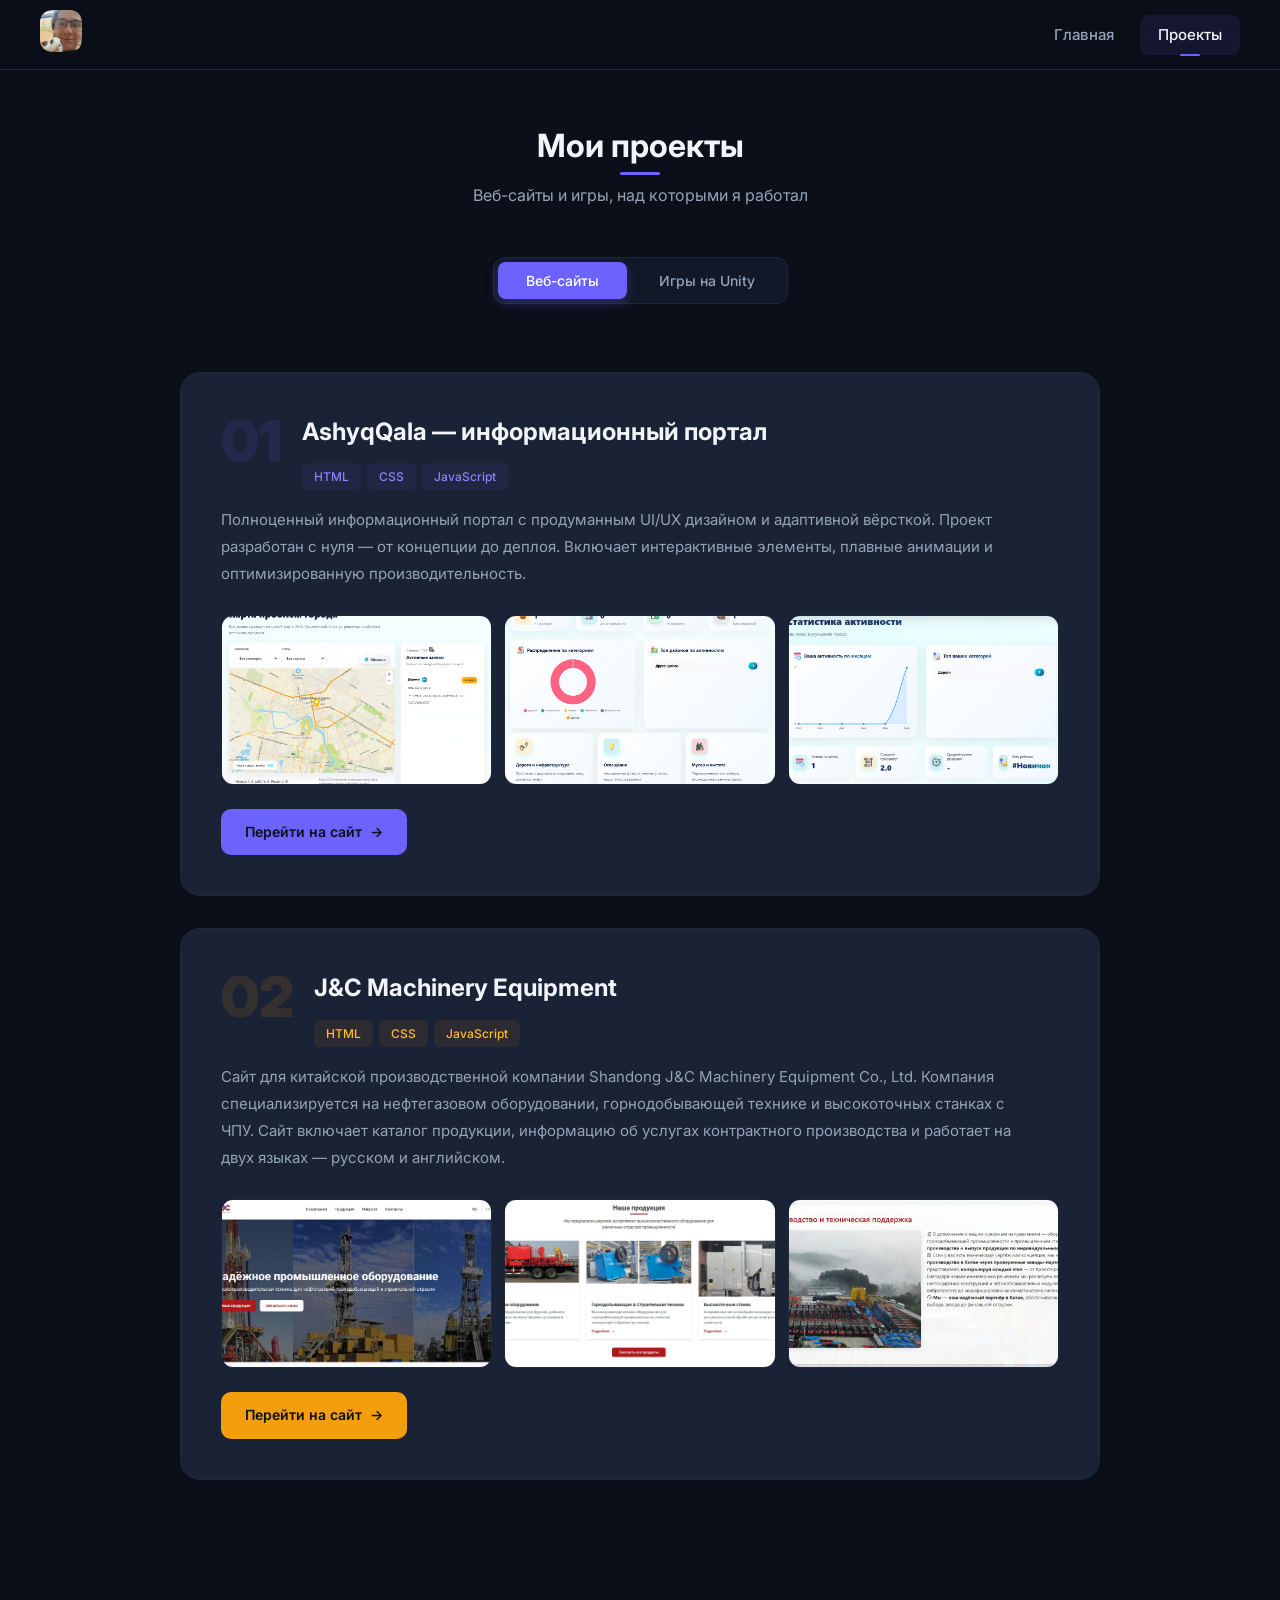
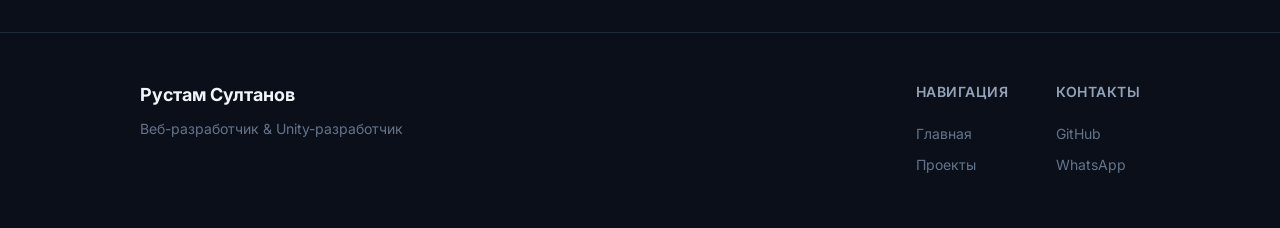
==== projects.html @ 5824b1ad "Initial commit" ====
<!DOCTYPE html>
<html lang="ru">
<head>
	<meta charset="UTF-8">
	<meta name="viewport" content="width=device-width, initial-scale=1.0">
	<title>Проекты — Рустам Султанов</title>
	<link rel="stylesheet" href="static/styles.css">
</head>
<body>

<header>
	<a href="index.html"><img src="static/images/logo.jpeg" alt="Логотип" class="logo"></a>
	<nav class="navigation">
		<a href="index.html">Главная</a>
		<a href="projects.html" class="active">Проекты</a>
	</nav>
</header>

<section class="projects-hero">
	<h2 class="section-title" style="display:block; text-align:center;">Мои проекты</h2>
	<style>.projects-hero .section-title::after { left: 50%; transform: translateX(-50%); }</style>
	<p class="section-subtitle" style="text-align:center;">Веб-сайты и игры, над которыми я работал</p>

	<div class="tabs">
		<button class="tab-btn active" data-tab="websites">Веб-сайты</button>
		<button class="tab-btn" data-tab="games">Игры на Unity</button>
	</div>
</section>

<section style="padding-top: 0;">

	<!-- Web Projects Tab -->
	<div class="tab-content active" id="tab-websites">

		<!-- Project 1 -->
		<div class="project-showcase fade-up">
			<div class="project-showcase-header">
				<div class="project-number">01</div>
				<div>
					<h3>AshyqQala — информационный портал</h3>
					<div class="project-tags">
						<span class="project-tag">HTML</span>
						<span class="project-tag">CSS</span>
						<span class="project-tag">JavaScript</span>
					</div>
				</div>
			</div>
			<p class="project-showcase-desc">Полноценный информационный портал с продуманным UI/UX дизайном и адаптивной вёрсткой. Проект разработан с нуля — от концепции до деплоя. Включает интерактивные элементы, плавные анимации и оптимизированную производительность.</p>
			<div class="project-gallery">
				<div class="gallery-item"><img src="static/images/projects/ashyqqala-1.jpeg" alt="AshyqQala скриншот 1"></div>
				<div class="gallery-item"><img src="static/images/projects/ashyqqala-2.jpeg" alt="AshyqQala скриншот 2"></div>
				<div class="gallery-item"><img src="static/images/projects/ashyqqala-3.jpeg" alt="AshyqQala скриншот 3"></div>
			</div>
			<a href="https://ashyqqala.onrender.com/" target="_blank" class="project-link">Перейти на сайт</a>
		</div>

		<!-- Project 2 -->
		<div class="project-showcase project-jc fade-up">
			<div class="project-showcase-header">
				<div class="project-number">02</div>
				<div>
					<h3>J&C Machinery Equipment</h3>
					<div class="project-tags">
						<span class="project-tag">HTML</span>
						<span class="project-tag">CSS</span>
						<span class="project-tag">JavaScript</span>
					</div>
				</div>
			</div>
			<p class="project-showcase-desc">Сайт для китайской производственной компании Shandong J&C Machinery Equipment Co., Ltd. Компания специализируется на нефтегазовом оборудовании, горнодобывающей технике и высокоточных станках с ЧПУ. Сайт включает каталог продукции, информацию об услугах контрактного производства и работает на двух языках — русском и английском.</p>
			<div class="project-gallery">
				<div class="gallery-item"><img src="static/images/projects/jc-1.jpeg" alt="JC скриншот 1"></div>
				<div class="gallery-item"><img src="static/images/projects/jc-2.jpeg" alt="JC скриншот 2"></div>
				<div class="gallery-item"><img src="static/images/projects/jc-3.jpeg" alt="JC скриншот 3"></div>
			</div>
			<a href="https://shandongjcmachinery.com" target="_blank" class="project-link">Перейти на сайт</a>
		</div>

	</div>

	<!-- Unity Games Tab -->
	<div class="tab-content" id="tab-games">

		<div class="project-showcase fade-up">
			<div class="project-showcase-header">
				<div class="project-number">01</div>
				<div>
					<h3>Мой первый проект на Unity</h3>
					<div class="project-tags">
						<span class="project-tag">Unity</span>
						<span class="project-tag">C#</span>
						<span class="project-tag">Game Dev</span>
					</div>
				</div>
			</div>
			<p class="project-showcase-desc">Игра, разработанная на движке Unity с использованием C#. Проект помог освоить основы игровой разработки: физику, управление персонажем и работу с игровыми сценами.</p>
			<div class="project-gallery">
				<div class="gallery-item"><img src="static/images/projects/unity-1.jpeg" alt="Unity игра скриншот 1"></div>
				<div class="gallery-item"><img src="static/images/projects/unity-2.jpeg" alt="Unity игра скриншот 2"></div>
				<div class="gallery-item"><img src="static/images/projects/unity-3.jpeg" alt="Unity игра скриншот 3"></div>
			</div>
		</div>

	</div>

</section>

<footer>
	<div class="footer-content">
		<div class="footer-left">
			<h3>Рустам Султанов</h3>
			<p>Веб-разработчик & Unity-разработчик</p>
		</div>
		<div class="footer-links">
			<div class="footer-col">
				<h4>Навигация</h4>
				<a href="index.html">Главная</a>
				<a href="projects.html">Проекты</a>
			</div>
			<div class="footer-col">
				<h4>Контакты</h4>
				<a href="https://github.com/Hec1n" target="_blank">GitHub</a>
				<a href="https://whatsapp.com" target="_blank">WhatsApp</a>
			</div>
		</div>
	</div>
</footer>

<script>
// Tab switching
document.querySelectorAll('.tab-btn').forEach(btn => {
	btn.addEventListener('click', () => {
		document.querySelectorAll('.tab-btn').forEach(b => b.classList.remove('active'));
		document.querySelectorAll('.tab-content').forEach(c => c.classList.remove('active'));

		btn.classList.add('active');
		document.getElementById('tab-' + btn.dataset.tab).classList.add('active');

		document.querySelectorAll('#tab-' + btn.dataset.tab + ' .fade-up').forEach(el => {
			el.classList.remove('visible');
			setTimeout(() => el.classList.add('visible'), 50);
		});
	});
});

// Scroll animations
const observer = new IntersectionObserver((entries) => {
	entries.forEach(entry => {
		if (entry.isIntersecting) {
			entry.target.classList.add('visible');
		}
	});
}, { threshold: 0.1 });

document.querySelectorAll('.fade-up').forEach(el => observer.observe(el));
</script>

</body>
</html>
---- static/styles.css ----
@import url('https://fonts.googleapis.com/css2?family=Inter:wght@300;400;500;600;700;800;900&display=swap');

*, *::before, *::after {
    margin: 0;
    padding: 0;
    box-sizing: border-box;
}

:root {
    --bg-primary: #0b0f19;
    --bg-secondary: #111827;
    --bg-card: #1a2235;
    --bg-card-hover: #1f2a40;
    --accent: #6c63ff;
    --accent-light: #8b83ff;
    --accent-glow: rgba(108, 99, 255, 0.3);
    --text-primary: #f1f5f9;
    --text-secondary: #94a3b8;
    --text-muted: #64748b;
    --border: #1e293b;
    --gradient-1: linear-gradient(135deg, #6c63ff, #4f46e5);
    --gradient-2: linear-gradient(135deg, #06b6d4, #3b82f6);
    --gradient-3: linear-gradient(135deg, #f59e0b, #ef4444);
}

html {
    scroll-behavior: smooth;
}

body {
    font-family: 'Inter', sans-serif;
    background-color: var(--bg-primary);
    color: var(--text-primary);
    line-height: 1.6;
    overflow-x: hidden;
}

/* ===== HEADER / NAV ===== */
header {
    position: fixed;
    top: 0;
    left: 0;
    right: 0;
    z-index: 1000;
    background: rgba(11, 15, 25, 0.85);
    backdrop-filter: blur(20px);
    border-bottom: 1px solid var(--border);
    padding: 0 40px;
    height: 70px;
    display: flex;
    align-items: center;
    justify-content: space-between;
}

.logo {
    width: 42px;
    height: 42px;
    border-radius: 12px;
    object-fit: cover;
    transition: transform 0.3s ease;
}

.logo:hover {
    transform: scale(1.1);
}

.navigation {
    display: flex;
    gap: 8px;
}

.navigation a {
    text-decoration: none;
    color: var(--text-secondary);
    font-size: 15px;
    font-weight: 500;
    padding: 8px 18px;
    border-radius: 8px;
    transition: all 0.3s ease;
    position: relative;
}

.navigation a:hover,
.navigation a.active {
    color: var(--text-primary);
    background: rgba(108, 99, 255, 0.1);
}

.navigation a.active::after {
    content: '';
    position: absolute;
    bottom: -1px;
    left: 50%;
    transform: translateX(-50%);
    width: 20px;
    height: 2px;
    background: var(--accent);
    border-radius: 2px;
}

/* ===== HERO SECTION ===== */
.hero {
    min-height: 100vh;
    display: flex;
    align-items: center;
    justify-content: center;
    padding: 100px 40px 60px;
    position: relative;
    overflow: hidden;
}

.hero::before {
    content: '';
    position: absolute;
    top: -50%;
    left: -50%;
    width: 200%;
    height: 200%;
    background: radial-gradient(circle at 30% 50%, rgba(108, 99, 255, 0.08) 0%, transparent 50%),
                radial-gradient(circle at 70% 50%, rgba(6, 182, 212, 0.05) 0%, transparent 50%);
    animation: heroGlow 15s ease-in-out infinite alternate;
}

@keyframes heroGlow {
    0% { transform: translate(0, 0); }
    100% { transform: translate(-5%, 5%); }
}

.hero-content {
    position: relative;
    z-index: 1;
    max-width: 900px;
    width: 100%;
    display: flex;
    align-items: center;
    gap: 60px;
}

.hero-photo {
    flex-shrink: 0;
}

.hero-photo img {
    width: 220px;
    height: 220px;
    border-radius: 24px;
    object-fit: cover;
    border: 3px solid var(--border);
    box-shadow: 0 20px 60px rgba(0, 0, 0, 0.4);
    transition: transform 0.4s ease, box-shadow 0.4s ease;
}

.hero-photo img:hover {
    transform: translateY(-5px);
    box-shadow: 0 25px 70px rgba(108, 99, 255, 0.2);
}

.hero-text h1 {
    font-size: 48px;
    font-weight: 800;
    line-height: 1.1;
    margin-bottom: 8px;
    background: linear-gradient(135deg, #f1f5f9, #94a3b8);
    -webkit-background-clip: text;
    -webkit-text-fill-color: transparent;
    background-clip: text;
}

.hero-text .subtitle {
    font-size: 20px;
    font-weight: 500;
    color: var(--accent-light);
    margin-bottom: 20px;
}

.hero-text p {
    font-size: 16px;
    color: var(--text-secondary);
    max-width: 500px;
    line-height: 1.7;
}

.hero-tags {
    display: flex;
    flex-wrap: wrap;
    gap: 8px;
    margin-top: 24px;
}

.tag {
    padding: 6px 14px;
    background: rgba(108, 99, 255, 0.1);
    border: 1px solid rgba(108, 99, 255, 0.2);
    border-radius: 20px;
    font-size: 13px;
    color: var(--accent-light);
    font-weight: 500;
    transition: all 0.3s ease;
}

.tag:hover {
    background: rgba(108, 99, 255, 0.2);
    transform: translateY(-2px);
}

/* ===== SECTIONS ===== */
section {
    padding: 80px 40px;
    max-width: 1000px;
    margin: 0 auto;
}

.section-title {
    font-size: 32px;
    font-weight: 700;
    margin-bottom: 12px;
    position: relative;
    display: inline-block;
}

.section-title::after {
    content: '';
    position: absolute;
    bottom: -4px;
    left: 0;
    width: 40px;
    height: 3px;
    background: var(--accent);
    border-radius: 2px;
}

.section-subtitle {
    color: var(--text-secondary);
    font-size: 16px;
    margin-bottom: 48px;
}

/* ===== ABOUT CARDS ===== */
.about-grid {
    display: grid;
    grid-template-columns: 1fr 1fr;
    gap: 24px;
}

.about-card {
    background: var(--bg-card);
    border: 1px solid var(--border);
    border-radius: 16px;
    padding: 32px;
    transition: all 0.4s ease;
    position: relative;
    overflow: hidden;
}

.about-card::before {
    content: '';
    position: absolute;
    top: 0;
    left: 0;
    right: 0;
    height: 3px;
    background: var(--gradient-1);
    opacity: 0;
    transition: opacity 0.4s ease;
}

.about-card:hover {
    background: var(--bg-card-hover);
    transform: translateY(-4px);
    box-shadow: 0 20px 40px rgba(0, 0, 0, 0.3);
}

.about-card:hover::before {
    opacity: 1;
}

.about-card .icon {
    font-size: 28px;
    margin-bottom: 16px;
    display: block;
}

.about-card h3 {
    font-size: 18px;
    font-weight: 600;
    margin-bottom: 12px;
    color: var(--text-primary);
}

.about-card p {
    font-size: 14px;
    color: var(--text-secondary);
    line-height: 1.7;
}

.about-card.full-width {
    grid-column: 1 / -1;
}

/* ===== SKILLS ===== */
.skills-grid {
    display: flex;
    flex-wrap: wrap;
    gap: 12px;
    margin-top: 32px;
}

.skill-item {
    display: flex;
    align-items: center;
    gap: 10px;
    padding: 12px 20px;
    background: var(--bg-card);
    border: 1px solid var(--border);
    border-radius: 12px;
    font-size: 14px;
    font-weight: 500;
    color: var(--text-primary);
    transition: all 0.3s ease;
}

.skill-item:hover {
    border-color: var(--accent);
    background: rgba(108, 99, 255, 0.05);
    transform: translateY(-2px);
}

.skill-icon {
    font-size: 20px;
}

/* ===== PROJECTS PAGE ===== */
.projects-hero {
    padding-top: 120px;
    padding-bottom: 20px;
    text-align: center;
}

.tabs {
    display: flex;
    justify-content: center;
    gap: 4px;
    margin-bottom: 48px;
    background: var(--bg-secondary);
    padding: 4px;
    border-radius: 12px;
    width: fit-content;
    margin-left: auto;
    margin-right: auto;
    border: 1px solid var(--border);
}

.tab-btn {
    padding: 10px 28px;
    border: none;
    background: transparent;
    color: var(--text-secondary);
    font-family: 'Inter', sans-serif;
    font-size: 14px;
    font-weight: 500;
    border-radius: 8px;
    cursor: pointer;
    transition: all 0.3s ease;
}

.tab-btn:hover {
    color: var(--text-primary);
}

.tab-btn.active {
    background: var(--accent);
    color: white;
    box-shadow: 0 4px 12px var(--accent-glow);
}

.tab-content {
    display: none;
}

.tab-content.active {
    display: block;
    animation: fadeIn 0.4s ease;
}

@keyframes fadeIn {
    from { opacity: 0; transform: translateY(10px); }
    to { opacity: 1; transform: translateY(0); }
}

/* ===== PROJECT SHOWCASE (full-width cards with gallery) ===== */
.project-showcase {
    background: var(--bg-card);
    border: 1px solid var(--border);
    border-radius: 20px;
    padding: 40px;
    margin-bottom: 32px;
    transition: all 0.4s ease;
    position: relative;
    overflow: hidden;
}

.project-showcase::before {
    content: '';
    position: absolute;
    top: 0;
    left: 0;
    right: 0;
    height: 3px;
    background: var(--gradient-1);
    opacity: 0;
    transition: opacity 0.4s ease;
}

.project-showcase:nth-child(2)::before { background: var(--gradient-2); }
.project-showcase:nth-child(3)::before { background: var(--gradient-3); }

.project-showcase:hover {
    background: var(--bg-card-hover);
    box-shadow: 0 20px 60px rgba(0, 0, 0, 0.3);
}

.project-showcase:hover::before {
    opacity: 1;
}

.project-showcase-header {
    display: flex;
    align-items: flex-start;
    gap: 20px;
    margin-bottom: 16px;
}

.project-number {
    font-size: 56px;
    font-weight: 900;
    color: rgba(108, 99, 255, 0.12);
    line-height: 1;
    flex-shrink: 0;
}

.project-showcase-header h3 {
    font-size: 24px;
    font-weight: 700;
    margin-bottom: 12px;
}

.project-tags {
    display: flex;
    flex-wrap: wrap;
    gap: 6px;
}

.project-tag {
    padding: 4px 12px;
    background: rgba(108, 99, 255, 0.08);
    border-radius: 6px;
    font-size: 12px;
    color: var(--accent-light);
    font-weight: 500;
}

.project-showcase-desc {
    font-size: 15px;
    color: var(--text-secondary);
    line-height: 1.8;
    margin-bottom: 28px;
    max-width: 800px;
}

/* Gallery */
.project-gallery {
    display: grid;
    grid-template-columns: repeat(auto-fit, minmax(200px, 1fr));
    gap: 12px;
    margin-bottom: 24px;
}

.gallery-item {
    border-radius: 12px;
    overflow: hidden;
    border: 1px solid var(--border);
    background: var(--bg-secondary);
    aspect-ratio: 16 / 10;
    transition: all 0.3s ease;
}

.gallery-item img {
    width: 100%;
    height: 100%;
    object-fit: cover;
    display: block;
    transition: transform 0.4s ease;
}

.gallery-item:hover {
    border-color: var(--accent);
    box-shadow: 0 8px 24px rgba(0, 0, 0, 0.3);
}

.gallery-item:hover img {
    transform: scale(1.05);
}

.project-link {
    display: inline-flex;
    align-items: center;
    gap: 8px;
    text-decoration: none;
    color: var(--bg-primary);
    background: var(--accent);
    font-size: 14px;
    font-weight: 600;
    padding: 12px 24px;
    border-radius: 10px;
    transition: all 0.3s ease;
}

.project-link:hover {
    background: var(--accent-light);
    transform: translateY(-2px);
    box-shadow: 0 8px 20px var(--accent-glow);
}

.project-link::after {
    content: '\2192';
    transition: transform 0.3s ease;
}

.project-link:hover::after {
    transform: translateX(4px);
}

/* J&C orange hover */
.project-jc::before {
    background: linear-gradient(135deg, #f59e0b, #f97316) !important;
}

.project-jc:hover {
    box-shadow: 0 20px 60px rgba(245, 158, 11, 0.15);
}

.project-jc:hover .gallery-item {
    border-color: #f59e0b;
}

.project-jc .project-number {
    color: rgba(245, 158, 11, 0.12);
}

.project-jc .project-tag {
    background: rgba(245, 158, 11, 0.08);
    color: #fbbf24;
}

.project-jc .project-link {
    background: #f59e0b;
}

.project-jc .project-link:hover {
    background: #f97316;
    box-shadow: 0 8px 20px rgba(245, 158, 11, 0.3);
}

/* ===== FOOTER ===== */
footer {
    border-top: 1px solid var(--border);
    padding: 48px 40px;
    margin-top: 40px;
}

.footer-content {
    max-width: 1000px;
    margin: 0 auto;
    display: flex;
    justify-content: space-between;
    align-items: flex-start;
}

.footer-left h3 {
    font-size: 18px;
    font-weight: 700;
    margin-bottom: 8px;
}

.footer-left p {
    color: var(--text-muted);
    font-size: 14px;
}

.footer-links {
    display: flex;
    gap: 48px;
}

.footer-col h4 {
    font-size: 14px;
    font-weight: 600;
    color: var(--text-secondary);
    margin-bottom: 16px;
    text-transform: uppercase;
    letter-spacing: 0.5px;
}

.footer-col a {
    display: block;
    text-decoration: none;
    color: var(--text-muted);
    font-size: 14px;
    padding: 4px 0;
    transition: color 0.3s ease;
}

.footer-col a:hover {
    color: var(--accent-light);
}

/* ===== SCROLL ANIMATIONS ===== */
.fade-up {
    opacity: 0;
    transform: translateY(30px);
    transition: all 0.6s ease;
}

.fade-up.visible {
    opacity: 1;
    transform: translateY(0);
}

/* ===== RESPONSIVE ===== */
@media (max-width: 768px) {
    header {
        padding: 0 20px;
    }

    .navigation {
        gap: 4px;
    }

    .navigation a {
        font-size: 14px;
        padding: 8px 12px;
    }

    .hero {
        padding: 100px 20px 40px;
    }

    .hero-content {
        flex-direction: column;
        text-align: center;
        gap: 32px;
    }

    .hero-text h1 {
        font-size: 32px;
    }

    .hero-text p {
        max-width: 100%;
    }

    .hero-tags {
        justify-content: center;
    }

    section {
        padding: 60px 20px;
    }

    .about-grid {
        grid-template-columns: 1fr;
    }

    .project-gallery {
        grid-template-columns: 1fr 1fr;
    }

    .project-showcase {
        padding: 24px;
    }

    .project-number {
        font-size: 40px;
    }

    .footer-content {
        flex-direction: column;
        gap: 32px;
    }
}
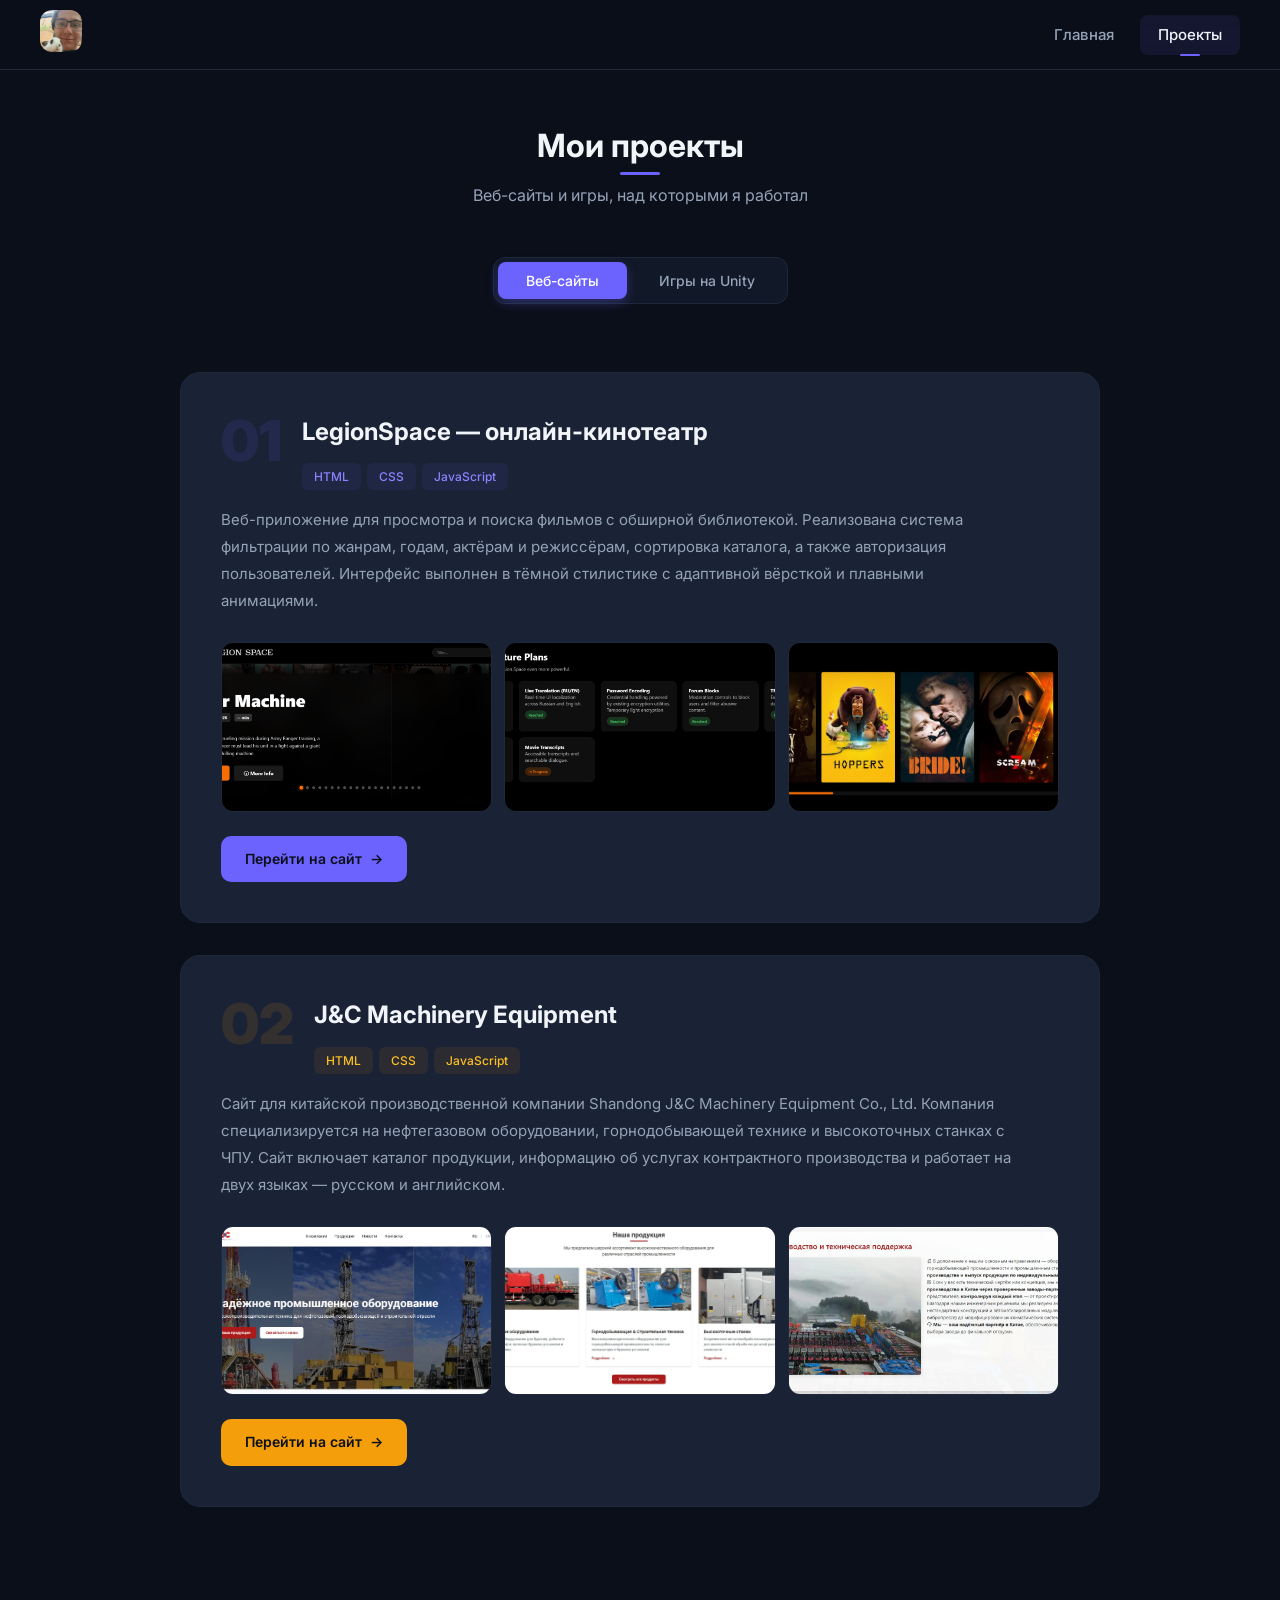
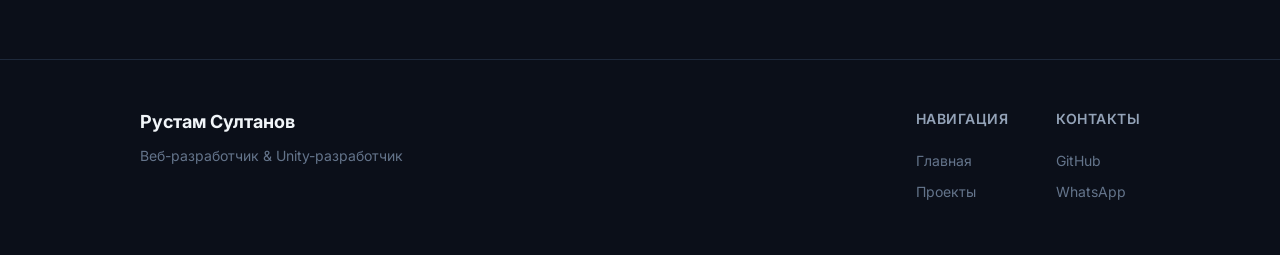
==== commit c57ce928: "git commit -first" ====
--- a/projects.html
+++ b/projects.html
@@ -37,7 +37,7 @@
 			<div class="project-showcase-header">
 				<div class="project-number">01</div>
 				<div>
-					<h3>AshyqQala — информационный портал</h3>
+					<h3>LegionSpace — онлайн-кинотеатр</h3>
 					<div class="project-tags">
 						<span class="project-tag">HTML</span>
 						<span class="project-tag">CSS</span>
@@ -45,13 +45,13 @@
 					</div>
 				</div>
 			</div>
-			<p class="project-showcase-desc">Полноценный информационный портал с продуманным UI/UX дизайном и адаптивной вёрсткой. Проект разработан с нуля — от концепции до деплоя. Включает интерактивные элементы, плавные анимации и оптимизированную производительность.</p>
+			<p class="project-showcase-desc">Веб-приложение для просмотра и поиска фильмов с обширной библиотекой. Реализована система фильтрации по жанрам, годам, актёрам и режиссёрам, сортировка каталога, а также авторизация пользователей. Интерфейс выполнен в тёмной стилистике с адаптивной вёрсткой и плавными анимациями.</p>
 			<div class="project-gallery">
-				<div class="gallery-item"><img src="static/images/projects/ashyqqala-1.jpeg" alt="AshyqQala скриншот 1"></div>
-				<div class="gallery-item"><img src="static/images/projects/ashyqqala-2.jpeg" alt="AshyqQala скриншот 2"></div>
-				<div class="gallery-item"><img src="static/images/projects/ashyqqala-3.jpeg" alt="AshyqQala скриншот 3"></div>
+				<div class="gallery-item"><img src="static/images/projects/ls-1.jpeg" alt="LegionSpace скриншот 1"></div>
+				<div class="gallery-item"><img src="static/images/projects/ls-2.jpeg" alt="LegionSpace скриншот 2"></div>
+				<div class="gallery-item"><img src="static/images/projects/ls-3.jpeg" alt="LegionSpace скриншот 3"></div>
 			</div>
-			<a href="https://ashyqqala.onrender.com/" target="_blank" class="project-link">Перейти на сайт</a>
+			<a href="https://hec1n.github.io/LS/html/indexMain.html" target="_blank" class="project-link">Перейти на сайт</a>
 		</div>
 
 		<!-- Project 2 -->
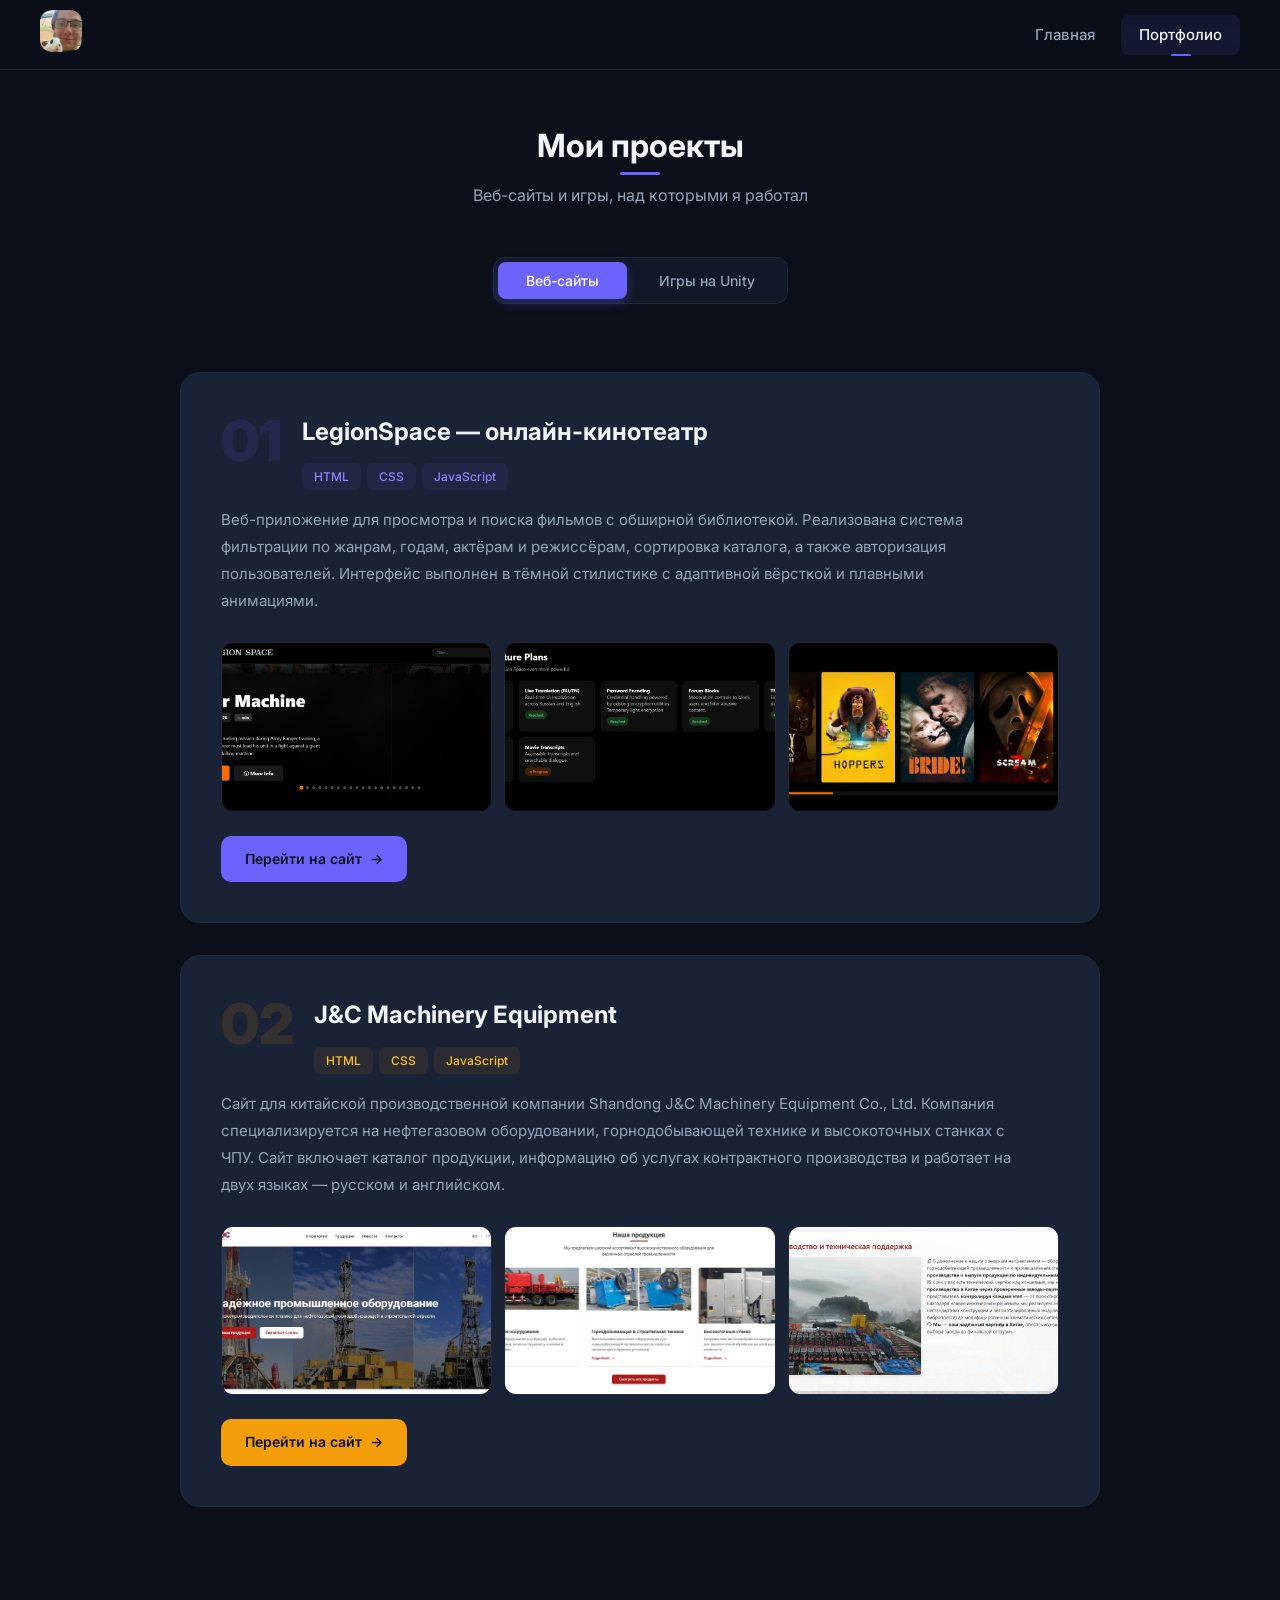
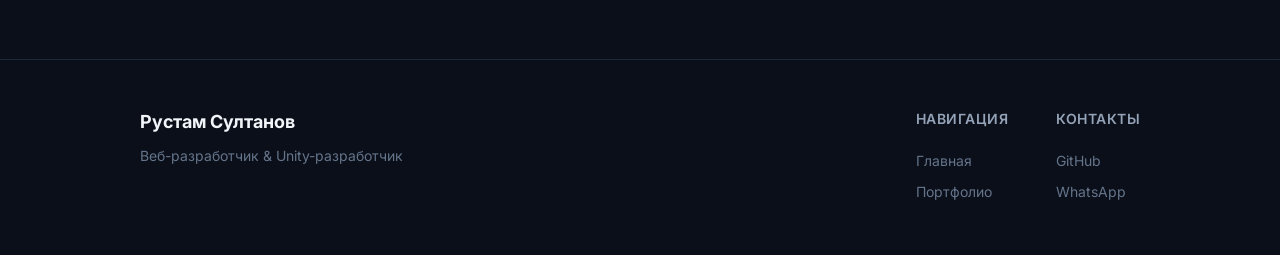
==== commit b4d3a6d8: "Заменить AshyqQala на LegionSpace и переименовать Проекты в Портфолио Co-Authored-By: Claude Opus 4." ====
--- a/projects.html
+++ b/projects.html
@@ -3,7 +3,7 @@
 <head>
 	<meta charset="UTF-8">
 	<meta name="viewport" content="width=device-width, initial-scale=1.0">
-	<title>Проекты — Рустам Султанов</title>
+	<title>Портфолио — Рустам Султанов</title>
 	<link rel="stylesheet" href="static/styles.css">
 </head>
 <body>
@@ -12,7 +12,7 @@
 	<a href="index.html"><img src="static/images/logo.jpeg" alt="Логотип" class="logo"></a>
 	<nav class="navigation">
 		<a href="index.html">Главная</a>
-		<a href="projects.html" class="active">Проекты</a>
+		<a href="projects.html" class="active">Портфолио</a>
 	</nav>
 </header>
 
@@ -115,7 +115,7 @@
 			<div class="footer-col">
 				<h4>Навигация</h4>
 				<a href="index.html">Главная</a>
-				<a href="projects.html">Проекты</a>
+				<a href="projects.html">Портфолио</a>
 			</div>
 			<div class="footer-col">
 				<h4>Контакты</h4>
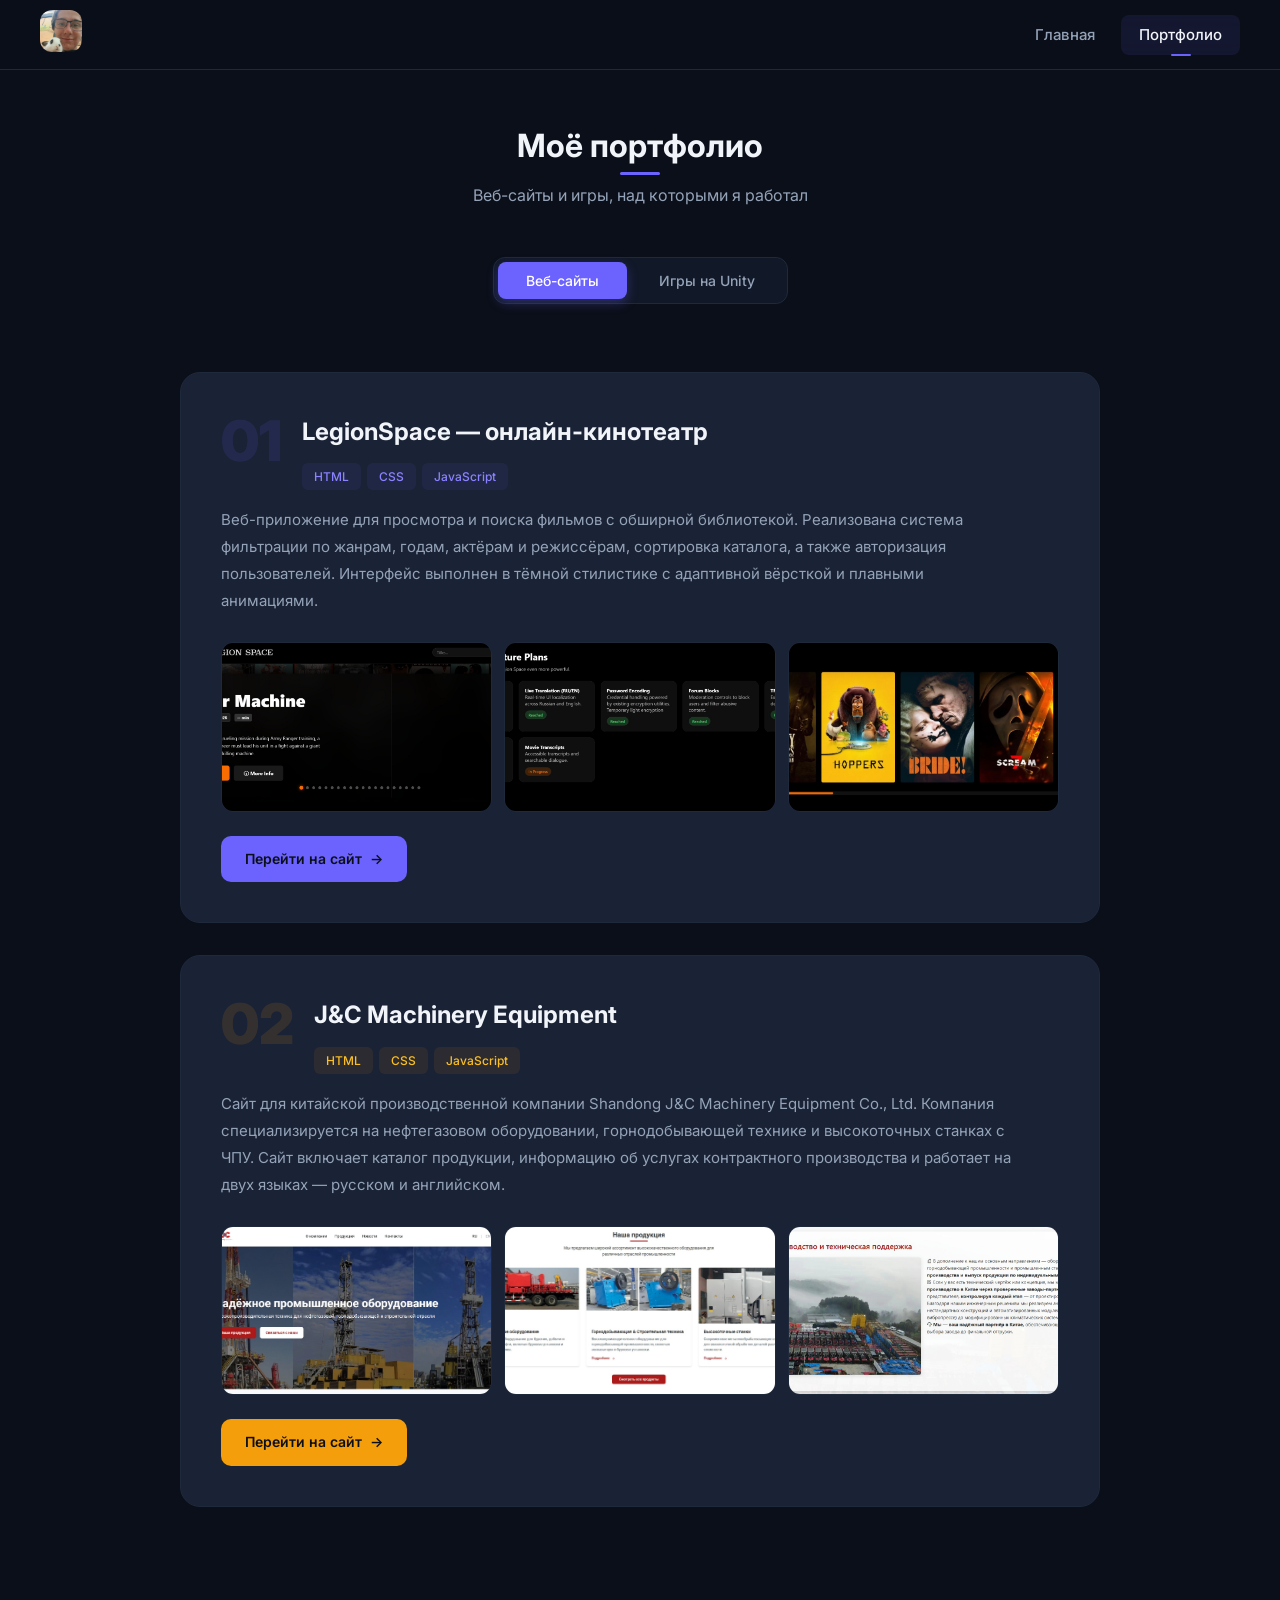
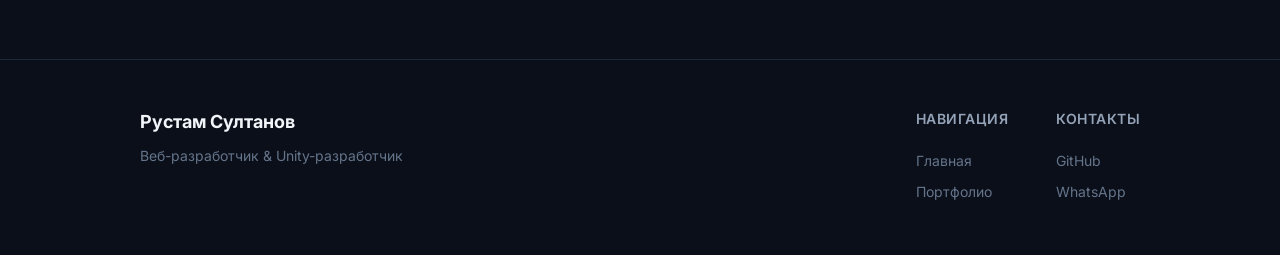
==== commit 5e12294d: "git commit -first" ====
--- a/projects.html
+++ b/projects.html
@@ -17,7 +17,7 @@
 </header>
 
 <section class="projects-hero">
-	<h2 class="section-title" style="display:block; text-align:center;">Мои проекты</h2>
+	<h2 class="section-title" style="display:block; text-align:center;">Моё портфолио</h2>
 	<style>.projects-hero .section-title::after { left: 50%; transform: translateX(-50%); }</style>
 	<p class="section-subtitle" style="text-align:center;">Веб-сайты и игры, над которыми я работал</p>
 
@@ -120,7 +120,7 @@
 			<div class="footer-col">
 				<h4>Контакты</h4>
 				<a href="https://github.com/Hec1n" target="_blank">GitHub</a>
-				<a href="https://whatsapp.com" target="_blank">WhatsApp</a>
+				<a href="https://wa.me/77758340411" target="_blank">WhatsApp</a>
 			</div>
 		</div>
 	</div>
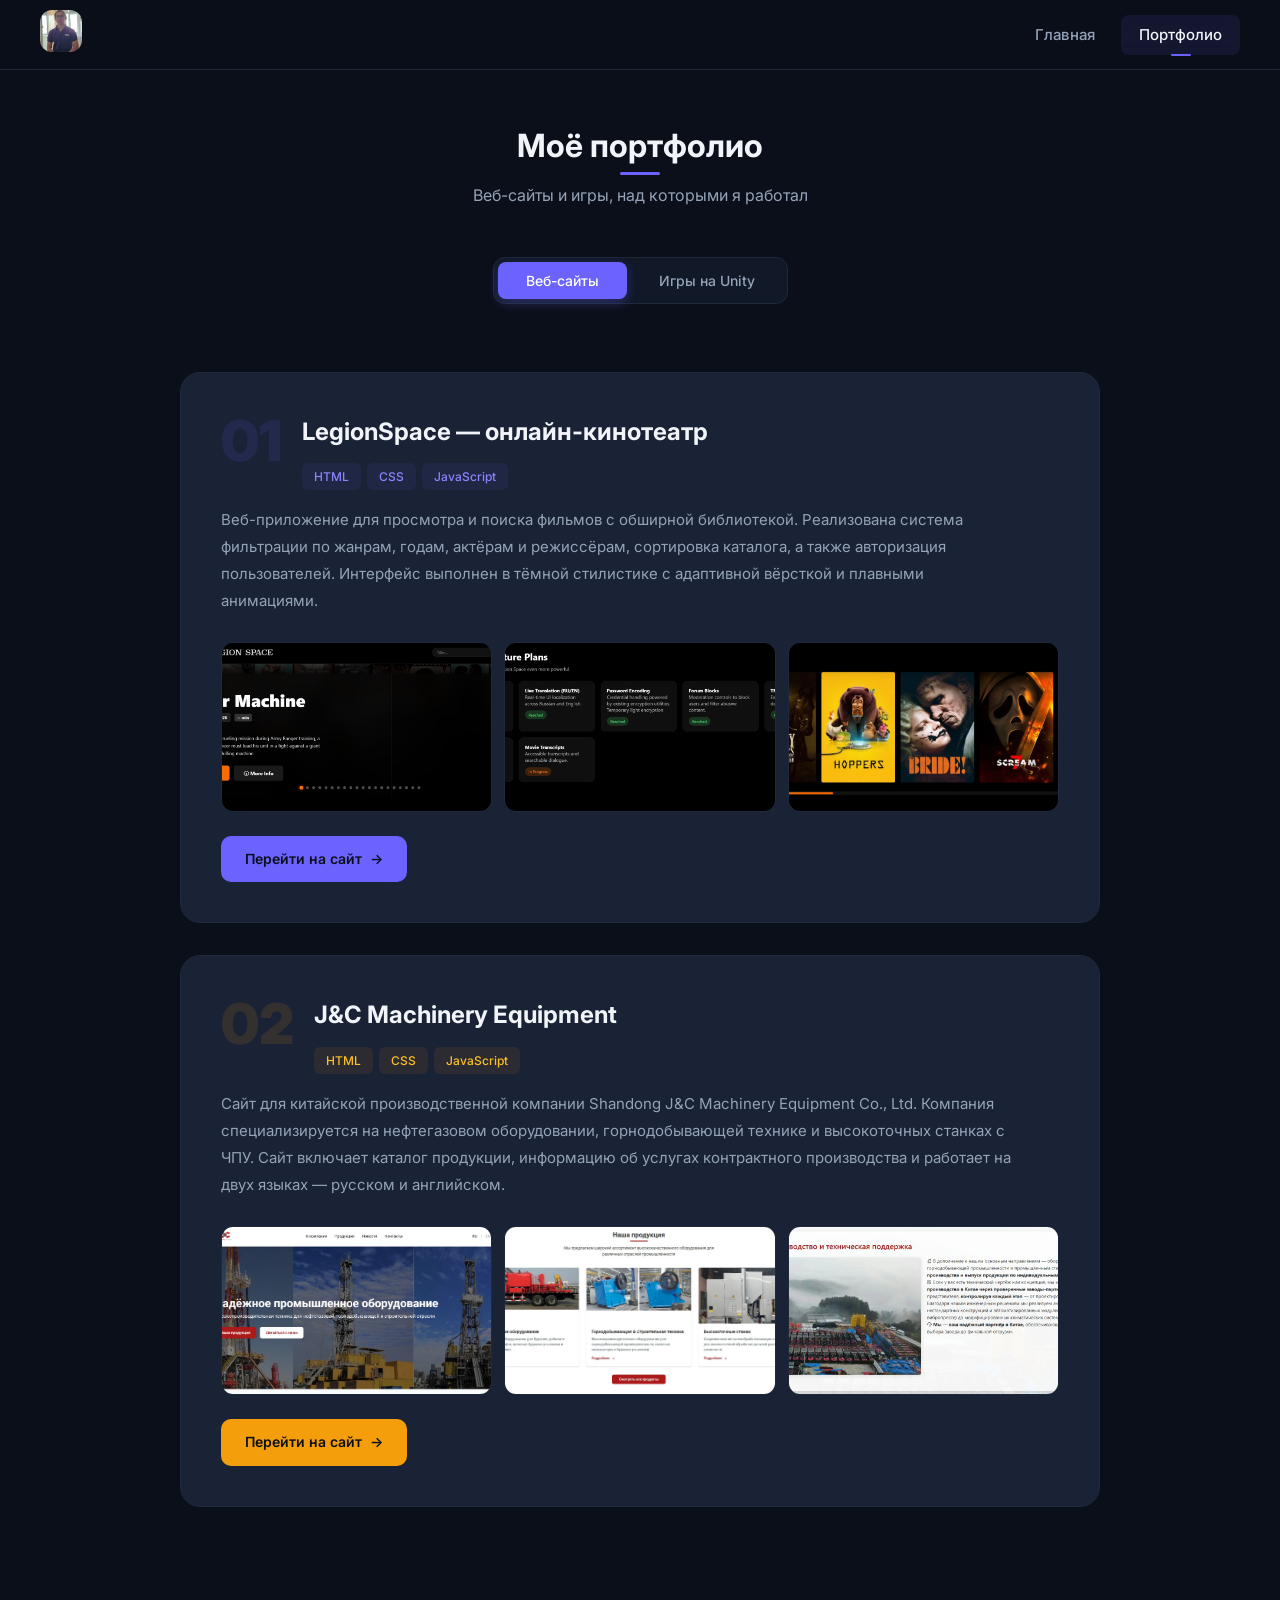
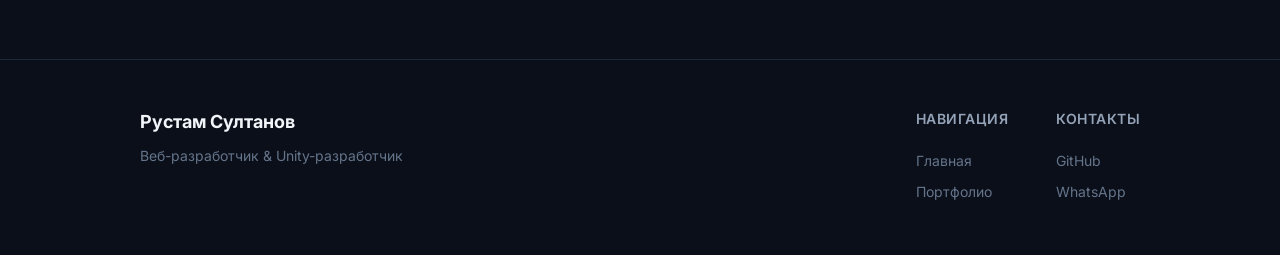
==== commit ddadb551: "git commit -first" ====
--- a/projects.html
+++ b/projects.html
@@ -47,9 +47,9 @@
 			</div>
 			<p class="project-showcase-desc">Веб-приложение для просмотра и поиска фильмов с обширной библиотекой. Реализована система фильтрации по жанрам, годам, актёрам и режиссёрам, сортировка каталога, а также авторизация пользователей. Интерфейс выполнен в тёмной стилистике с адаптивной вёрсткой и плавными анимациями.</p>
 			<div class="project-gallery">
-				<div class="gallery-item"><img src="static/images/projects/ls-1.jpeg" alt="LegionSpace скриншот 1"></div>
-				<div class="gallery-item"><img src="static/images/projects/ls-2.jpeg" alt="LegionSpace скриншот 2"></div>
-				<div class="gallery-item"><img src="static/images/projects/ls-3.jpeg" alt="LegionSpace скриншот 3"></div>
+				<a href="https://hec1n.github.io/LS/html/indexMain.html" target="_blank" class="gallery-item"><img src="static/images/projects/ls-1.jpeg" alt="LegionSpace скриншот 1"></a>
+				<a href="https://hec1n.github.io/LS/html/indexMain.html" target="_blank" class="gallery-item"><img src="static/images/projects/ls-2.jpeg" alt="LegionSpace скриншот 2"></a>
+				<a href="https://hec1n.github.io/LS/html/indexMain.html" target="_blank" class="gallery-item"><img src="static/images/projects/ls-3.jpeg" alt="LegionSpace скриншот 3"></a>
 			</div>
 			<a href="https://hec1n.github.io/LS/html/indexMain.html" target="_blank" class="project-link">Перейти на сайт</a>
 		</div>
@@ -69,9 +69,9 @@
 			</div>
 			<p class="project-showcase-desc">Сайт для китайской производственной компании Shandong J&C Machinery Equipment Co., Ltd. Компания специализируется на нефтегазовом оборудовании, горнодобывающей технике и высокоточных станках с ЧПУ. Сайт включает каталог продукции, информацию об услугах контрактного производства и работает на двух языках — русском и английском.</p>
 			<div class="project-gallery">
-				<div class="gallery-item"><img src="static/images/projects/jc-1.jpeg" alt="JC скриншот 1"></div>
-				<div class="gallery-item"><img src="static/images/projects/jc-2.jpeg" alt="JC скриншот 2"></div>
-				<div class="gallery-item"><img src="static/images/projects/jc-3.jpeg" alt="JC скриншот 3"></div>
+				<a href="https://shandongjcmachinery.com" target="_blank" class="gallery-item"><img src="static/images/projects/jc-1.jpeg" alt="JC скриншот 1"></a>
+				<a href="https://shandongjcmachinery.com" target="_blank" class="gallery-item"><img src="static/images/projects/jc-2.jpeg" alt="JC скриншот 2"></a>
+				<a href="https://shandongjcmachinery.com" target="_blank" class="gallery-item"><img src="static/images/projects/jc-3.jpeg" alt="JC скриншот 3"></a>
 			</div>
 			<a href="https://shandongjcmachinery.com" target="_blank" class="project-link">Перейти на сайт</a>
 		</div>
